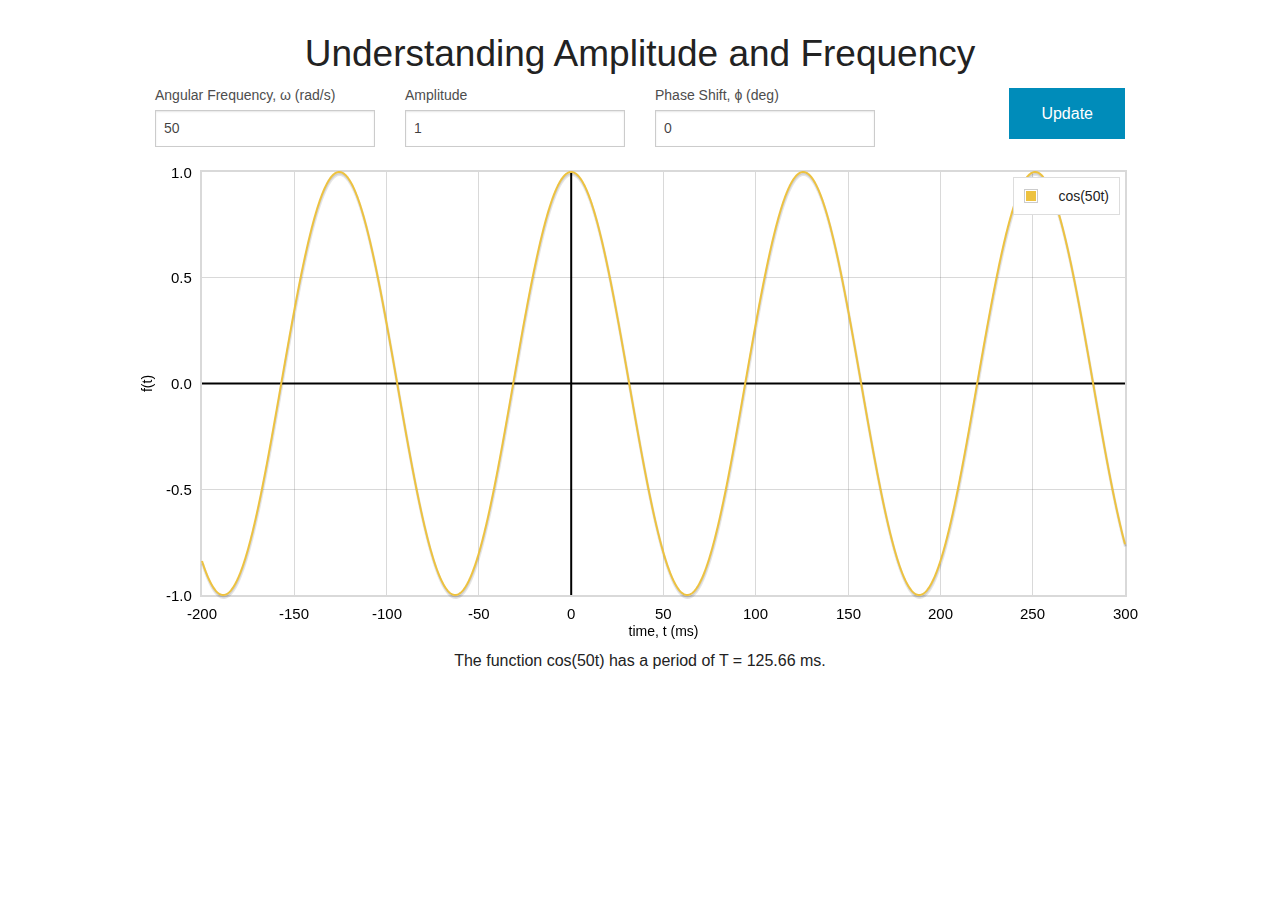
==== amp-freq/index.html @ 3dbbeeaf "Amp/Freq graph too" ====
<!DOCTYPE html>
<!--[if lt IE 7]>      <html class="no-js lt-ie9 lt-ie8 lt-ie7"> <![endif]-->
<!--[if IE 7]>         <html class="no-js lt-ie9 lt-ie8"> <![endif]-->
<!--[if IE 8]>         <html class="no-js lt-ie9"> <![endif]-->
<!--[if gt IE 8]><!--> <html class="no-js" lang="en"> <!--<![endif]-->
    <head>
        <meta charset="utf-8">
        <meta http-equiv="X-UA-Compatible" content="IE=edge">
        <title></title>
        <meta name="description" content="">
        <meta name="viewport" content="width=device-width, initial-scale=1">

        <!-- Place favicon.ico and apple-touch-icon.png in the root directory -->

        <link rel="stylesheet" href="css/normalize.css">
        <link rel="stylesheet" href="css/foundation.css" />
        <link rel="stylesheet" href="css/main.css">
        <script src="js/vendor/modernizr-2.6.2.min.js"></script>
    </head>
    <body>
      <!--[if lt IE 7]>
          <p class="browsehappy">You are using an <strong>outdated</strong> browser. Please <a href="http://browsehappy.com/">upgrade your browser</a> to improve your experience.</p>
      <![endif]-->
      <h2>Understanding Amplitude and Frequency</h2>
      <div class="row">
        <div class="small-3 columns">
          <label>Angular Frequency, ω (rad/s)</label>
          <input type="text" class="omega" placeholder="Omega" value="50" />
        </div>
        <div class="small-3 columns">
          <label>Amplitude</label>
          <input type="text" class="amp" placeholder="Amplitude" value="1" />
        </div>
        <div class="small-3 columns">
          <label>Phase Shift, ϕ (deg)</label>
          <input type="text" class="deg" placeholder="Deg" value="0" />
        </div>
        <div class="small-3 columns">
          <a href="#" class="button right update-graph">Update</a>
        </div>
      </div>
      <div class="row">
        <div class="small-12 small-centered columns plot"></div>
      </div>
      <p class="note"></p>

      <!--<script src="//ajax.googleapis.com/ajax/libs/jquery/1.10.2/jquery.min.js"></script>-->
      <script>window.jQuery || document.write('<script src="js/vendor/jquery-1.10.2.min.js"><\/script>')</script>
      <script src="js/vendor/jquery.flot.js"></script>
      <script src="js/vendor/jquery.flot.axislabels.js"></script>
      <script src="js/plugins.js"></script>
      <script src="js/foundation.min.js"></script>
      <script>
        $(document).foundation();
      </script>
      <script src="js/main.js"></script>
    </body>
</html>
---- amp-freq/css/main.css ----
/*! HTML5 Boilerplate v4.3.0 | MIT License | http://h5bp.com/ */

/*
 * What follows is the result of much research on cross-browser styling.
 * Credit left inline and big thanks to Nicolas Gallagher, Jonathan Neal,
 * Kroc Camen, and the H5BP dev community and team.
 */

/* ==========================================================================
   Base styles: opinionated defaults
   ========================================================================== */

html,
button,
input,
select,
textarea {
    color: #222;
}

html {
    font-size: 1em;
    line-height: 1.4;
}


/*
 * Remove text-shadow in selection highlight: h5bp.com/i
 * These selection rule sets have to be separate.
 * Customize the background color to match your design.
 */

::-moz-selection {
    background: #b3d4fc;
    text-shadow: none;
}

::selection {
    background: #b3d4fc;
    text-shadow: none;
}

/*
 * A better looking default horizontal rule
 */

hr {
    display: block;
    height: 1px;
    border: 0;
    border-top: 1px solid #ccc;
    margin: 1em 0;
    padding: 0;
}

/*
 * Remove the gap between images, videos, audio and canvas and the bottom of
 * their containers: h5bp.com/i/440
 */

audio,
canvas,
img,
video {
    vertical-align: middle;
}

/*
 * Remove default fieldset styles.
 */

fieldset {
    border: 0;
    margin: 0;
    padding: 0;
}

/*
 * Allow only vertical resizing of textareas.
 */

textarea {
    resize: vertical;
}

/* ==========================================================================
   Browse Happy prompt
   ========================================================================== */

.browsehappy {
    margin: 0.2em 0;
    background: #ccc;
    color: #000;
    padding: 0.2em 0;
}

/* ==========================================================================
   Author's custom styles
   ========================================================================== */


body {
  padding-top: 25px;
}

h2,p {
  text-align: center;
}


/* ==========================================================================
   Helper classes
   ========================================================================== */

/*
 * Image replacement
 */

.ir {
    background-color: transparent;
    border: 0;
    overflow: hidden;
    /* IE 6/7 fallback */
    *text-indent: -9999px;
}

.ir:before {
    content: "";
    display: block;
    width: 0;
    height: 150%;
}

/*
 * Hide from both screenreaders and browsers: h5bp.com/u
 */

.hidden {
    display: none !important;
    visibility: hidden;
}

/*
 * Hide only visually, but have it available for screenreaders: h5bp.com/v
 */

.visuallyhidden {
    border: 0;
    clip: rect(0 0 0 0);
    height: 1px;
    margin: -1px;
    overflow: hidden;
    padding: 0;
    position: absolute;
    width: 1px;
}

/*
 * Extends the .visuallyhidden class to allow the element to be focusable
 * when navigated to via the keyboard: h5bp.com/p
 */

.visuallyhidden.focusable:active,
.visuallyhidden.focusable:focus {
    clip: auto;
    height: auto;
    margin: 0;
    overflow: visible;
    position: static;
    width: auto;
}

/*
 * Hide visually and from screenreaders, but maintain layout
 */

.invisible {
    visibility: hidden;
}

/*
 * Clearfix: contain floats
 *
 * For modern browsers
 * 1. The space content is one way to avoid an Opera bug when the
 *    `contenteditable` attribute is included anywhere else in the document.
 *    Otherwise it causes space to appear at the top and bottom of elements
 *    that receive the `clearfix` class.
 * 2. The use of `table` rather than `block` is only necessary if using
 *    `:before` to contain the top-margins of child elements.
 */

.clearfix:before,
.clearfix:after {
    content: " "; /* 1 */
    display: table; /* 2 */
}

.clearfix:after {
    clear: both;
}

/*
 * For IE 6/7 only
 * Include this rule to trigger hasLayout and contain floats.
 */

.clearfix {
    *zoom: 1;
}

/* ==========================================================================
   EXAMPLE Media Queries for Responsive Design.
   These examples override the primary ('mobile first') styles.
   Modify as content requires.
   ========================================================================== */

@media only screen and (min-width: 35em) {
    /* Style adjustments for viewports that meet the condition */
}

@media print,
       (-o-min-device-pixel-ratio: 5/4),
       (-webkit-min-device-pixel-ratio: 1.25),
       (min-resolution: 120dpi) {
    /* Style adjustments for high resolution devices */
}

/* ==========================================================================
   Print styles.
   Inlined to avoid required HTTP connection: h5bp.com/r
   ========================================================================== */

@media print {
    * {
        background: transparent !important;
        color: #000 !important; /* Black prints faster: h5bp.com/s */
        box-shadow: none !important;
        text-shadow: none !important;
    }

    a,
    a:visited {
        text-decoration: underline;
    }

    a[href]:after {
        content: " (" attr(href) ")";
    }

    abbr[title]:after {
        content: " (" attr(title) ")";
    }

    /* * Don't show links for images, or javascript/internal links */

    .ir a:after,
    a[href^="javascript:"]:after,
    a[href^="#"]:after {
        content: "";
    }

    pre,
    blockquote {
        border: 1px solid #999;
        page-break-inside: avoid;
    }

    thead {
        display: table-header-group; /* h5bp.com/t */
    }

    tr,
    img {
        page-break-inside: avoid;
    }

    img {
        max-width: 100% !important;
    }

    @page {
        margin: 0.5cm;
    }

    p,
    h2,
    h3 {
        orphans: 3;
        widows: 3;
    }

    h2,
    h3 {
        page-break-after: avoid;
    }
}
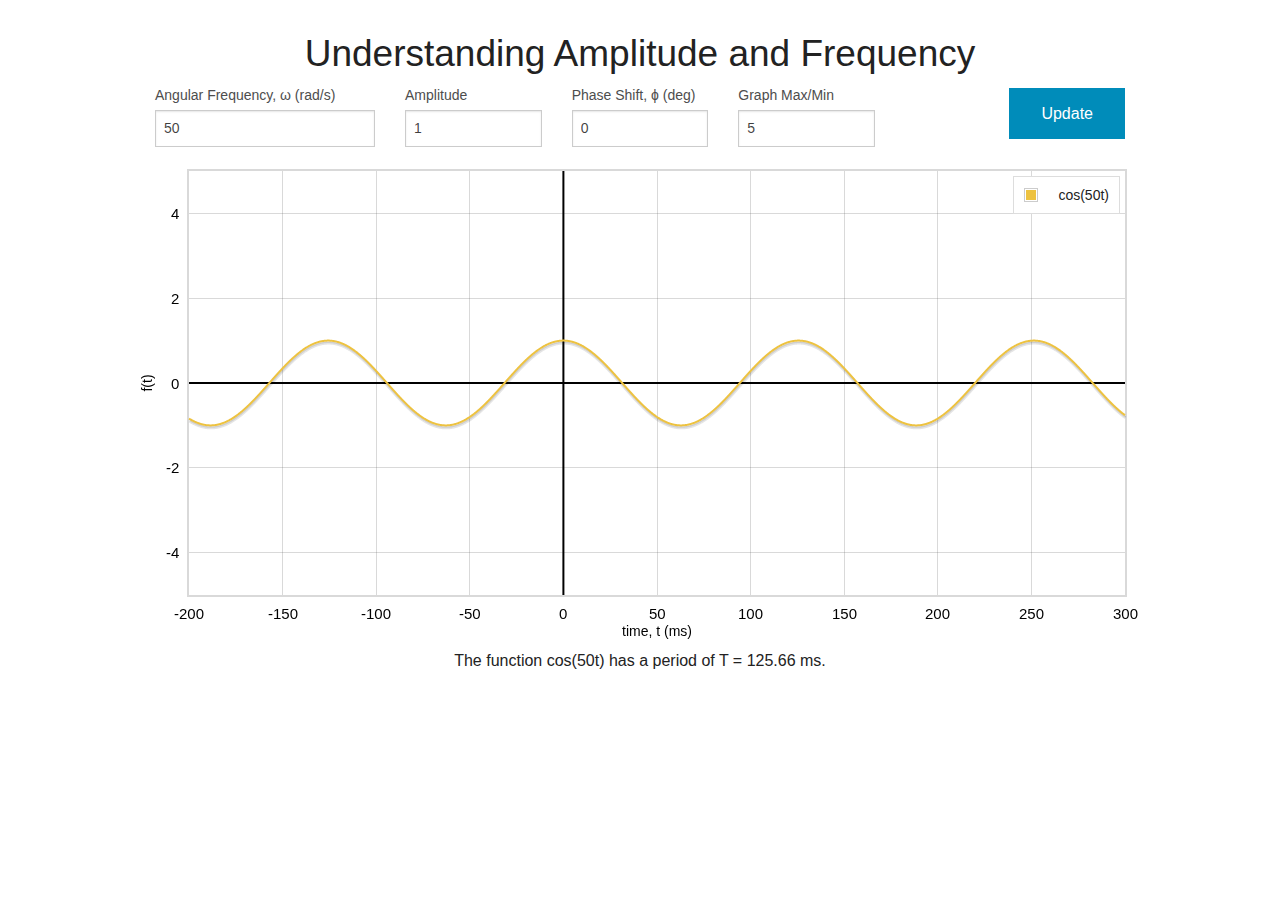
==== commit 1cd3abd0: "Graph height" ====
--- a/amp-freq/index.html
+++ b/amp-freq/index.html
@@ -27,13 +27,17 @@
           <label>Angular Frequency, ω (rad/s)</label>
           <input type="text" class="omega" placeholder="Omega" value="50" />
         </div>
-        <div class="small-3 columns">
+        <div class="small-2 columns">
           <label>Amplitude</label>
           <input type="text" class="amp" placeholder="Amplitude" value="1" />
         </div>
-        <div class="small-3 columns">
+        <div class="small-2 columns">
           <label>Phase Shift, ϕ (deg)</label>
           <input type="text" class="deg" placeholder="Deg" value="0" />
+        </div>
+        <div class="small-2 columns">
+          <label>Graph Max/Min</label>
+          <input type="text" class="graph" placeholder="Max/Min" value="5" />
         </div>
         <div class="small-3 columns">
           <a href="#" class="button right update-graph">Update</a>
